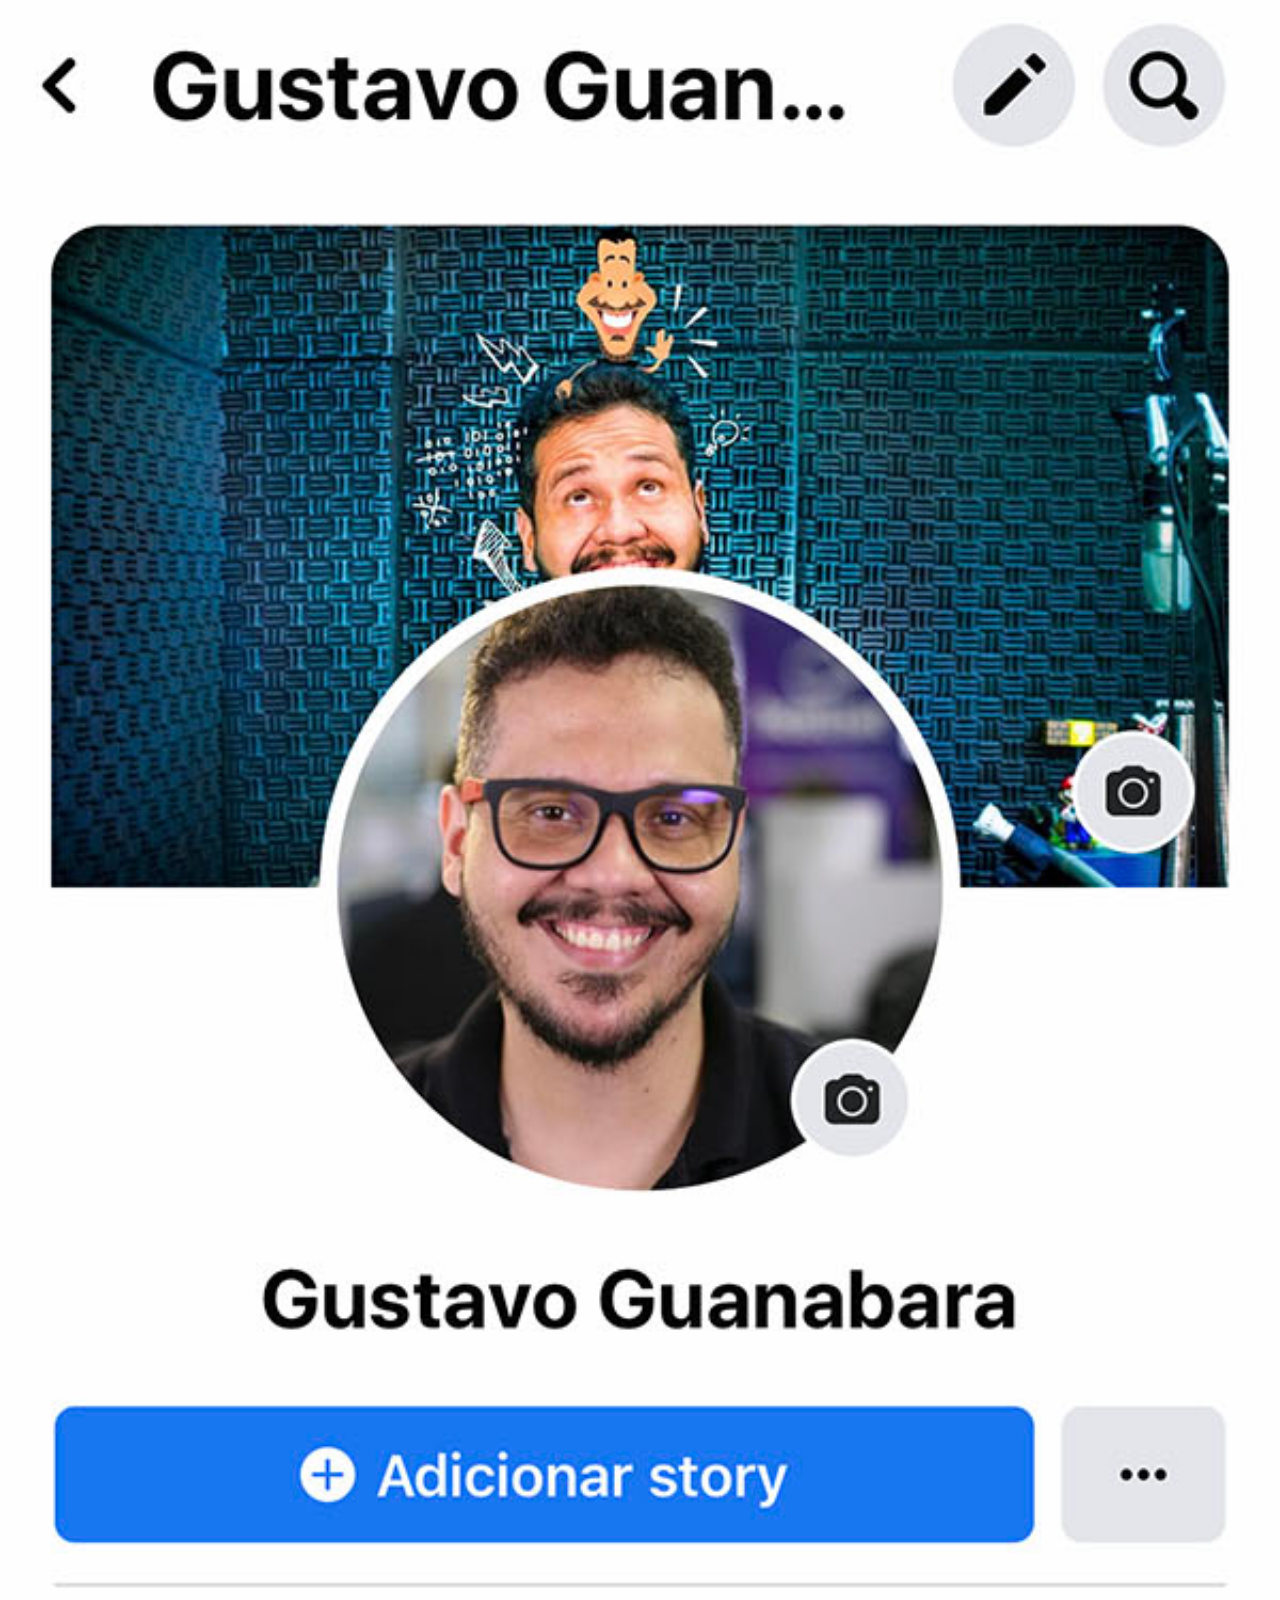
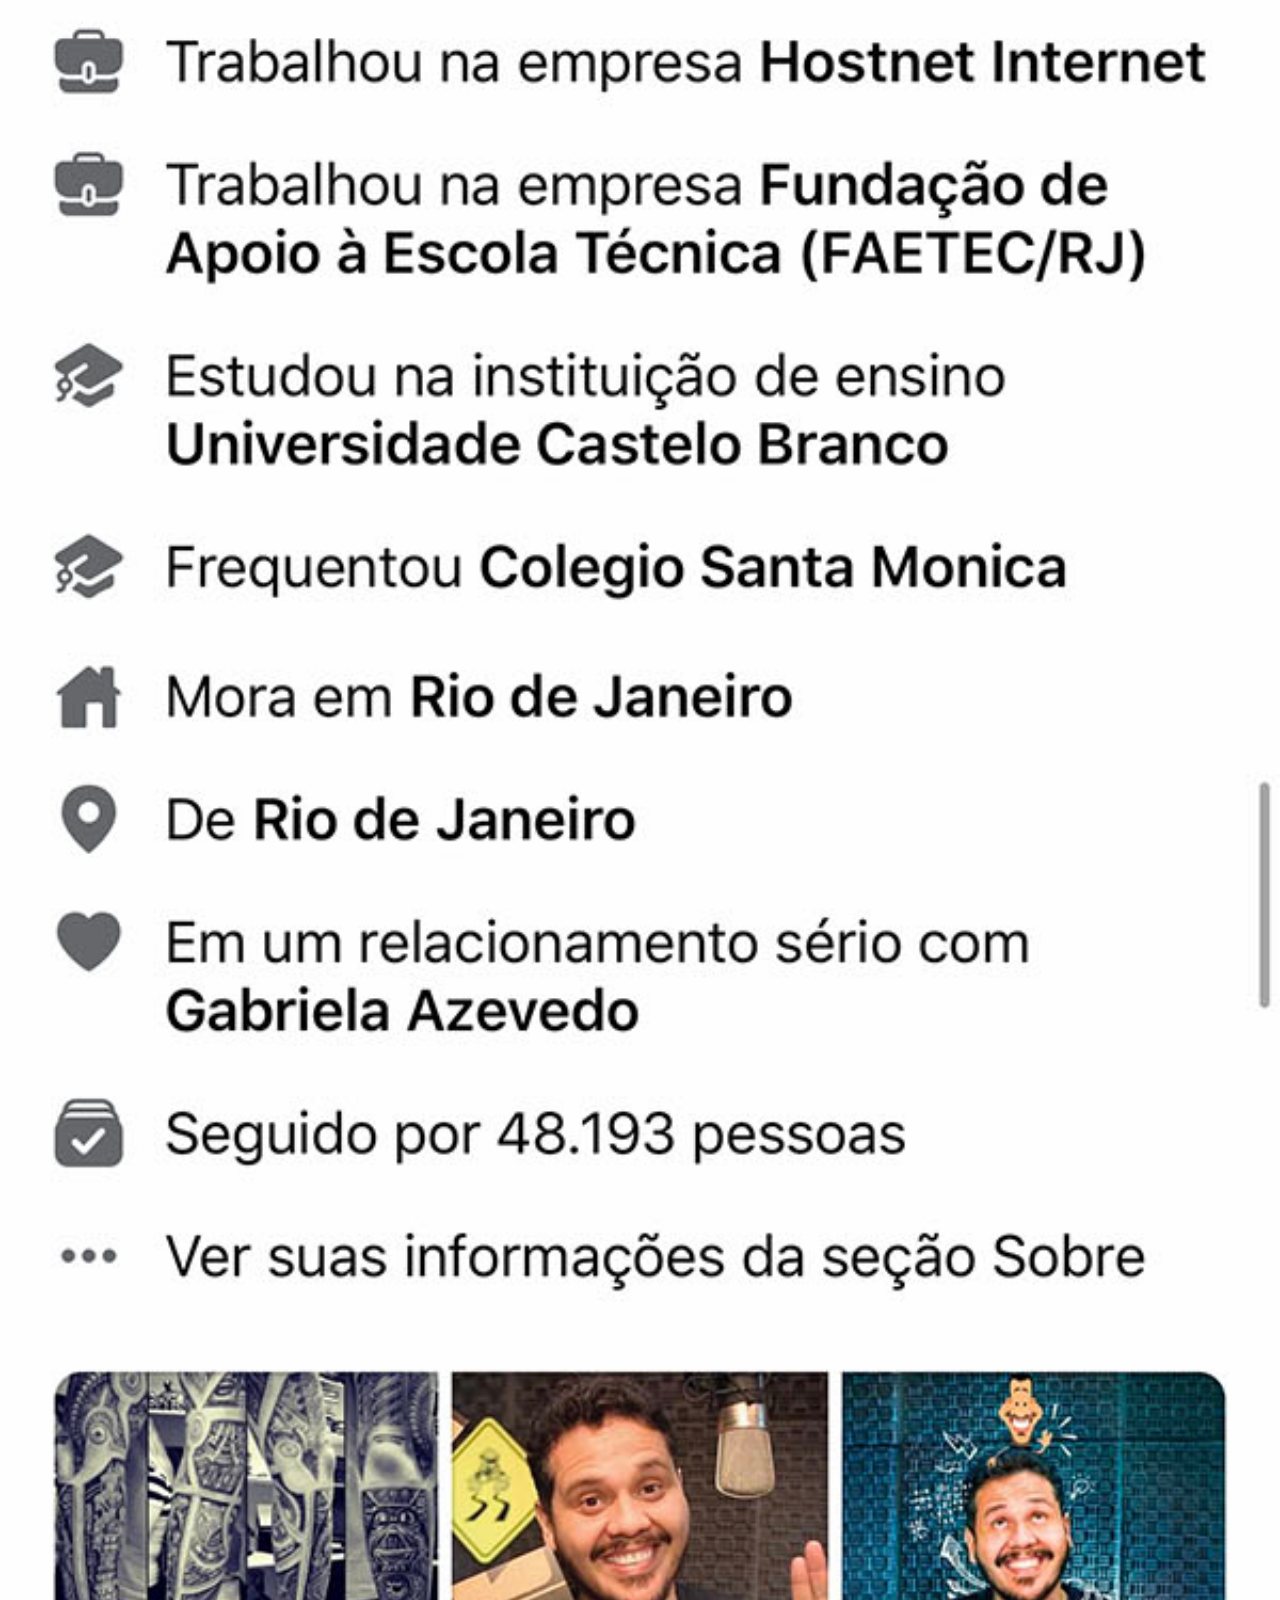
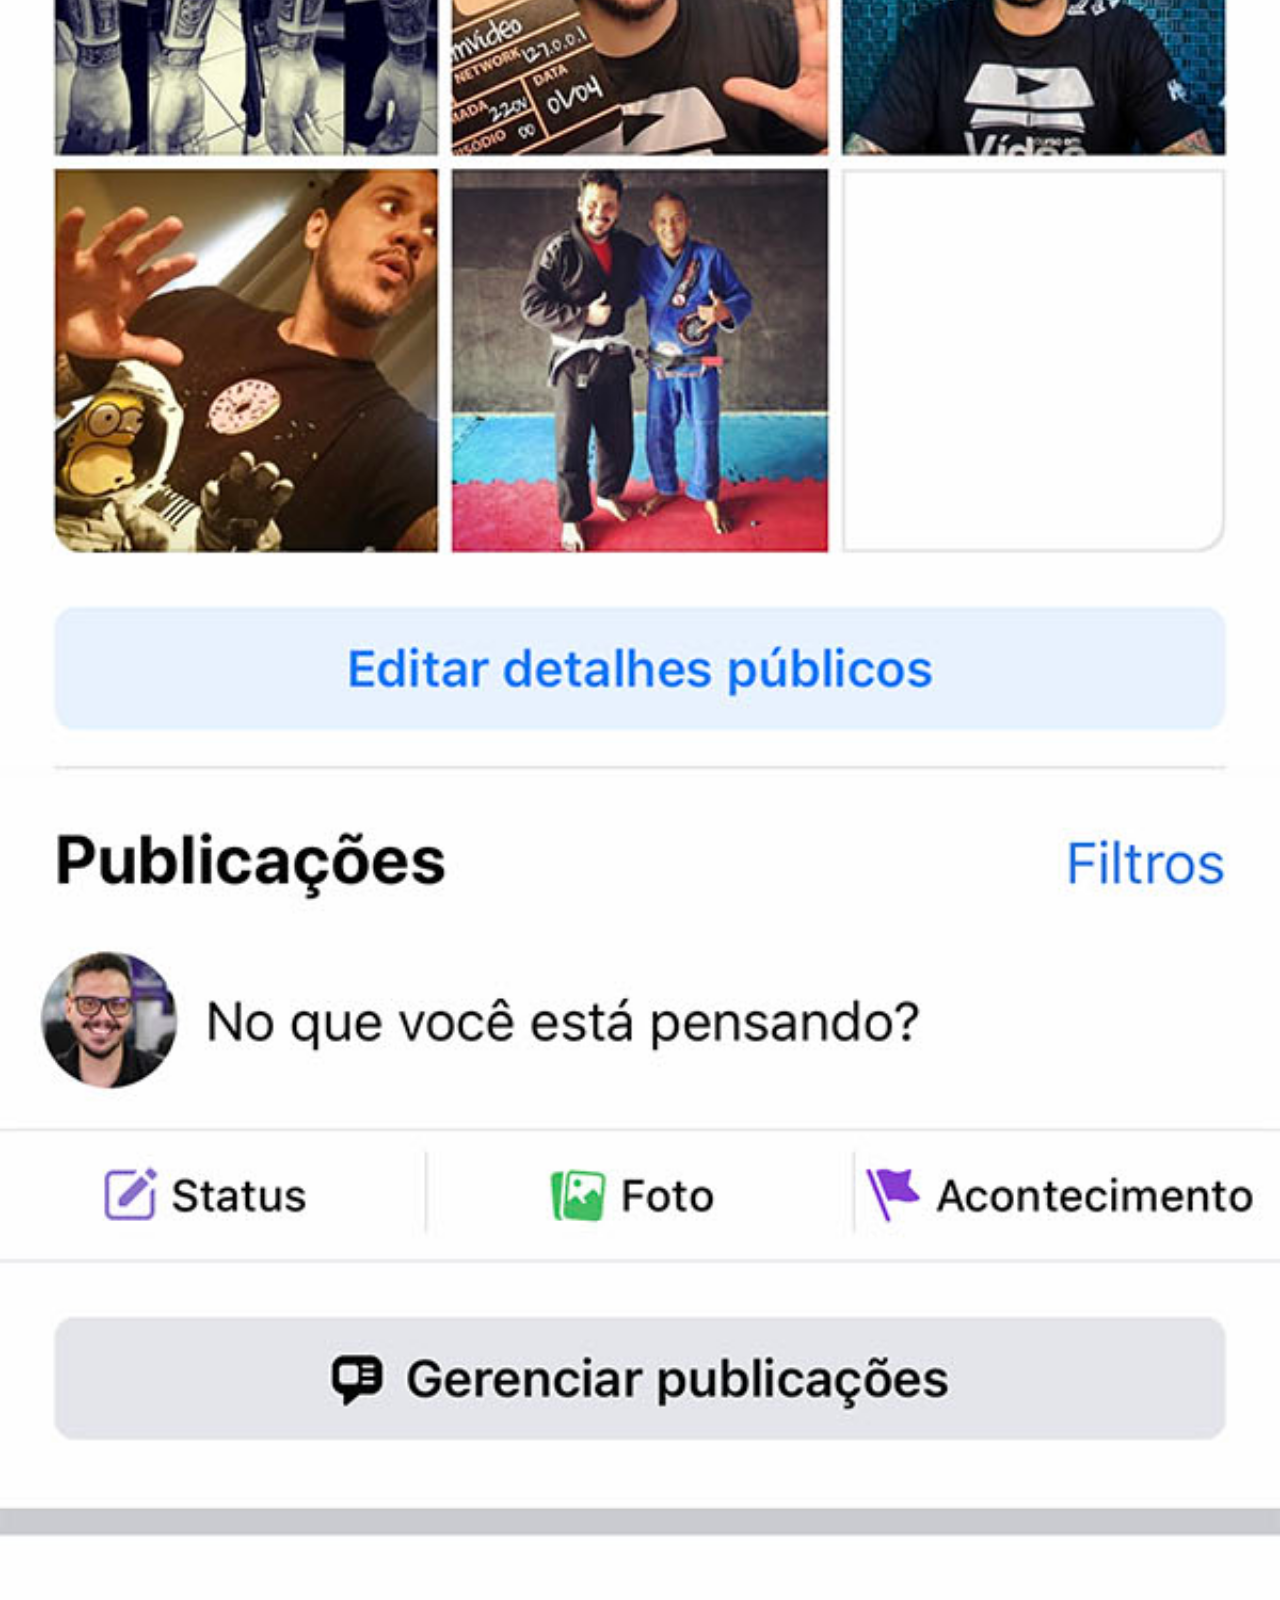
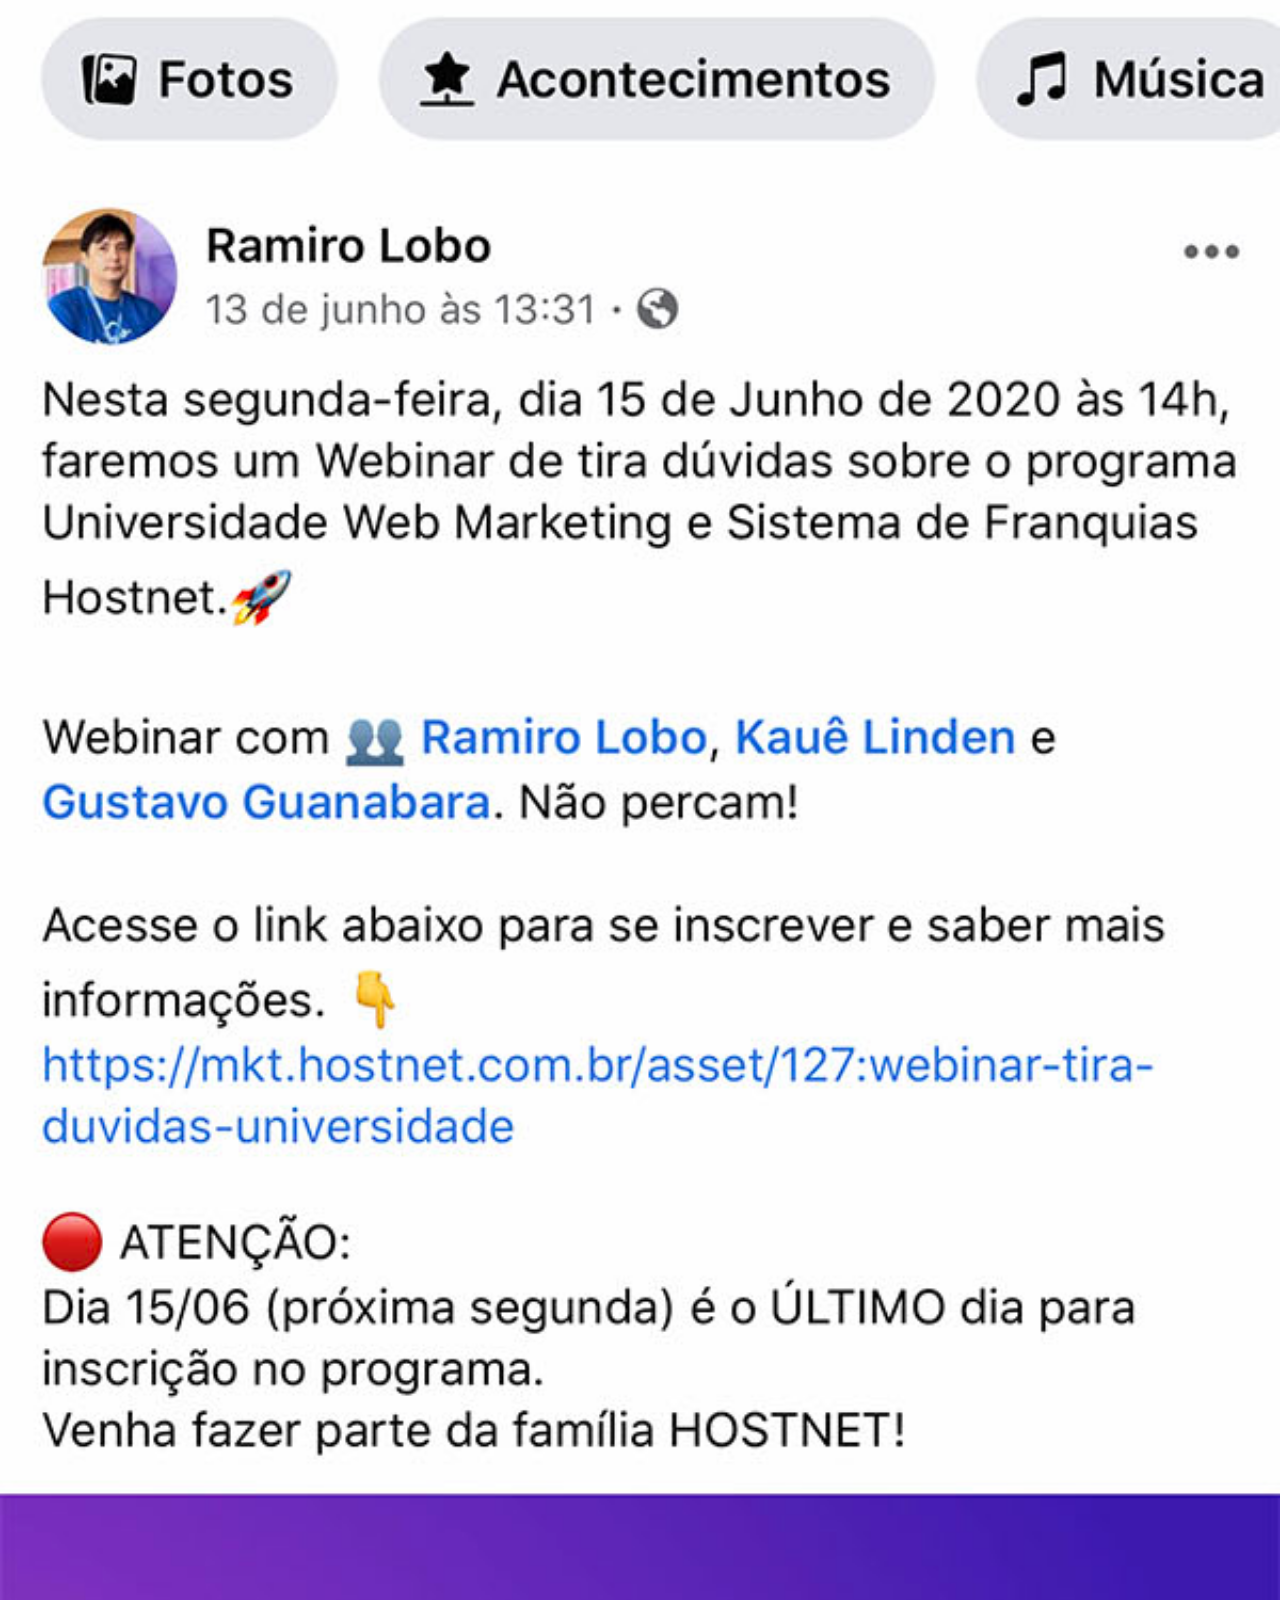
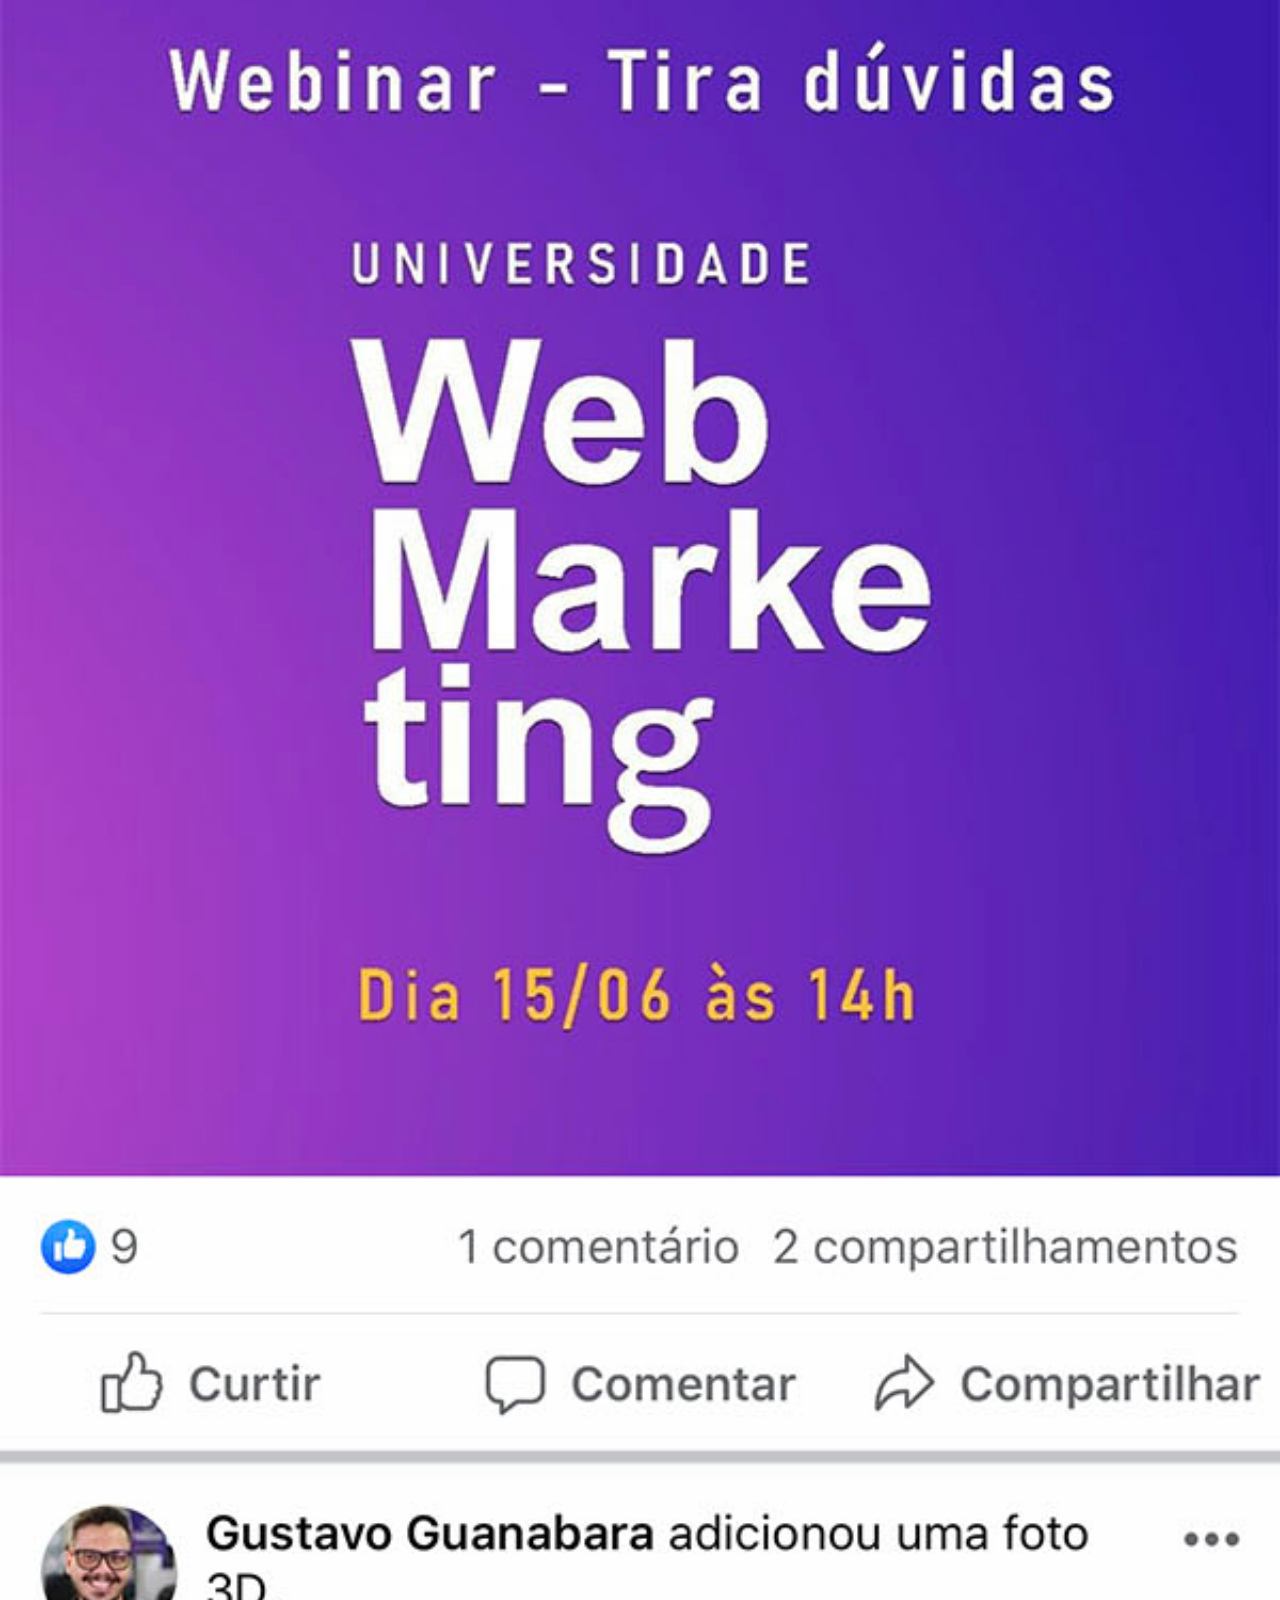
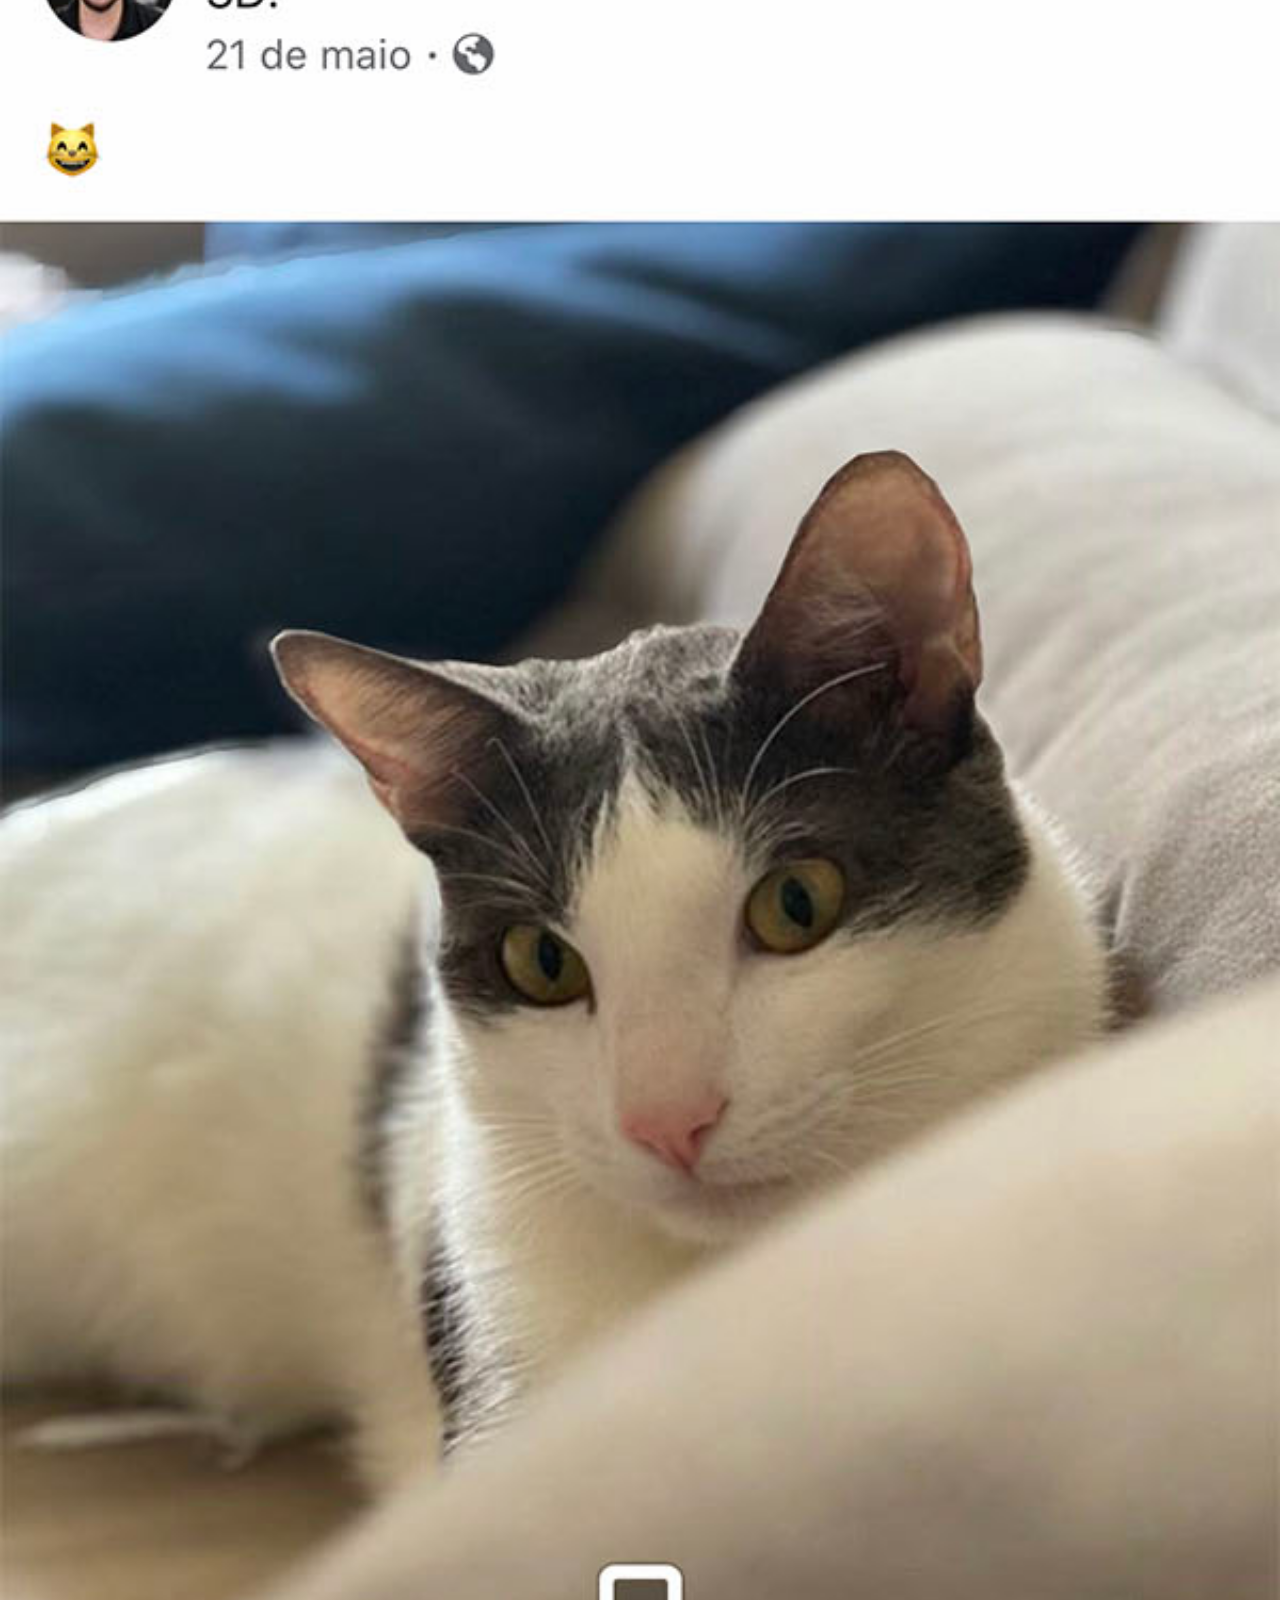
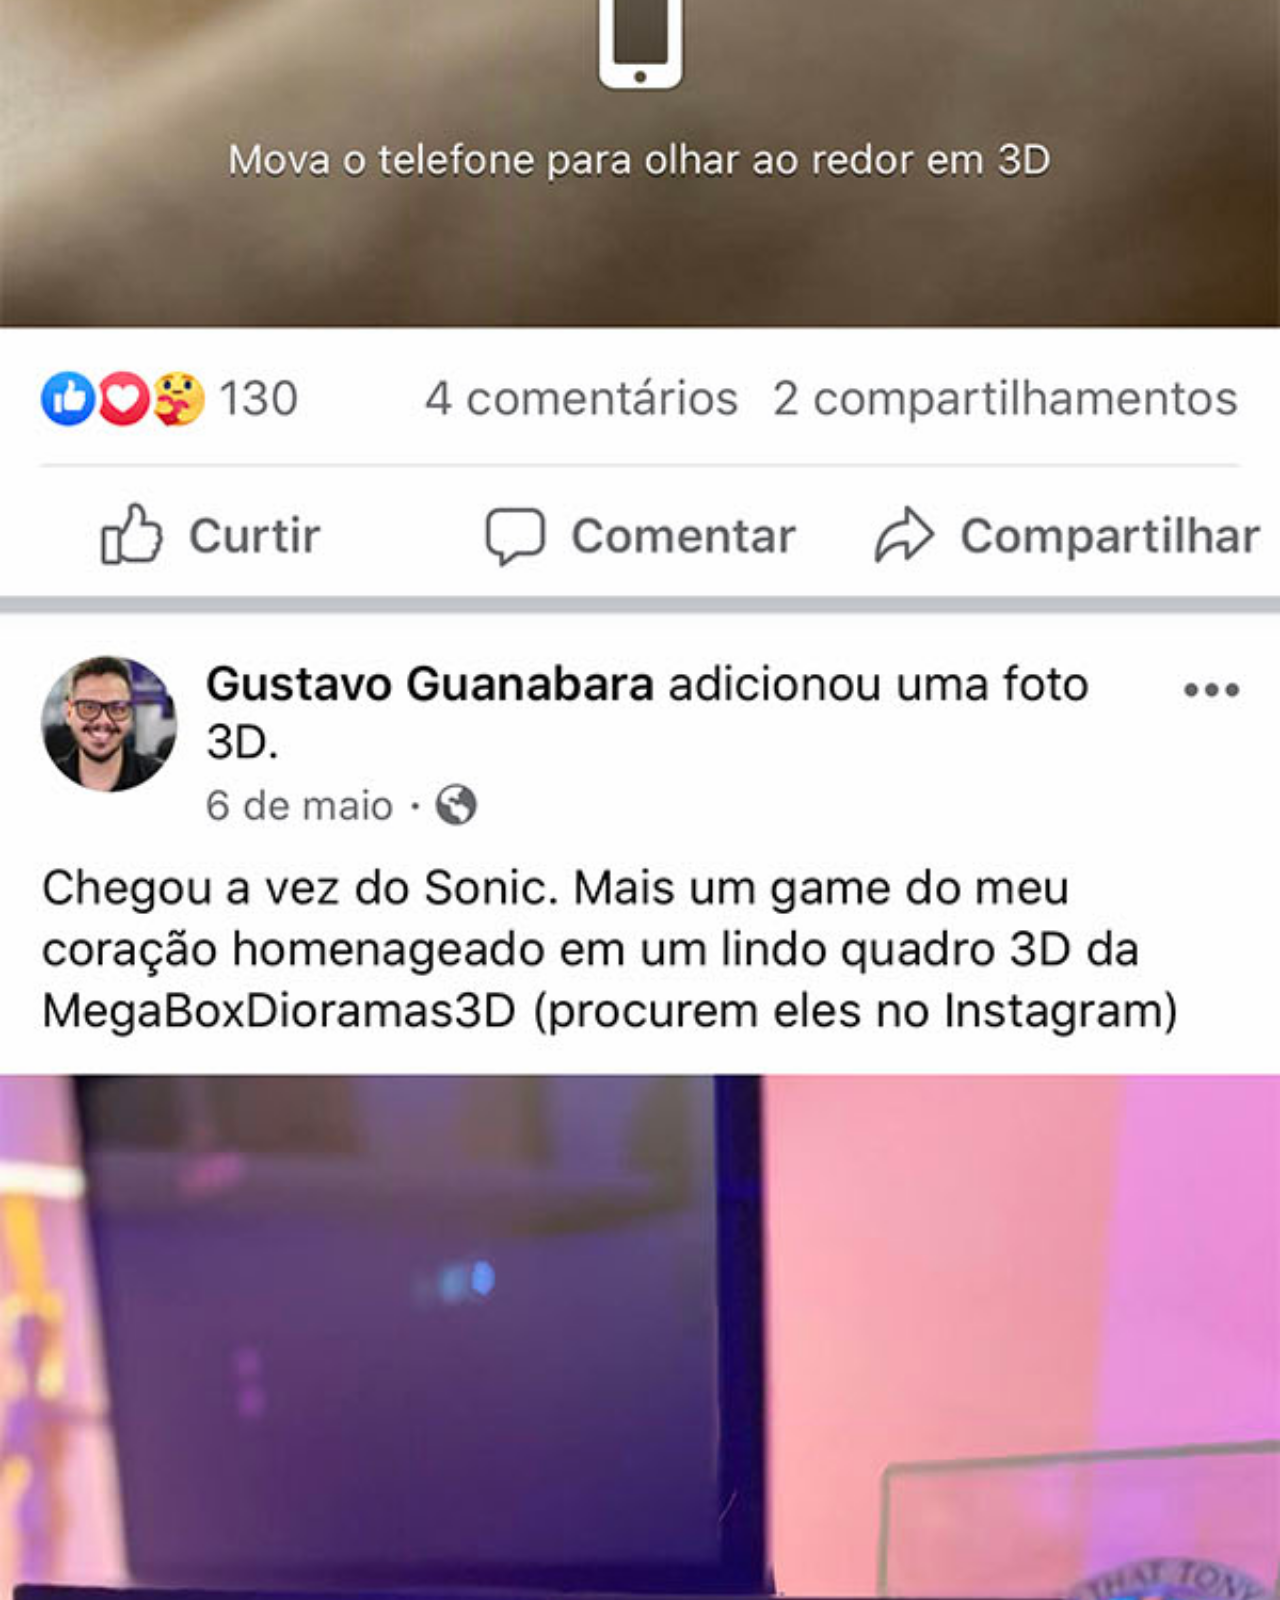
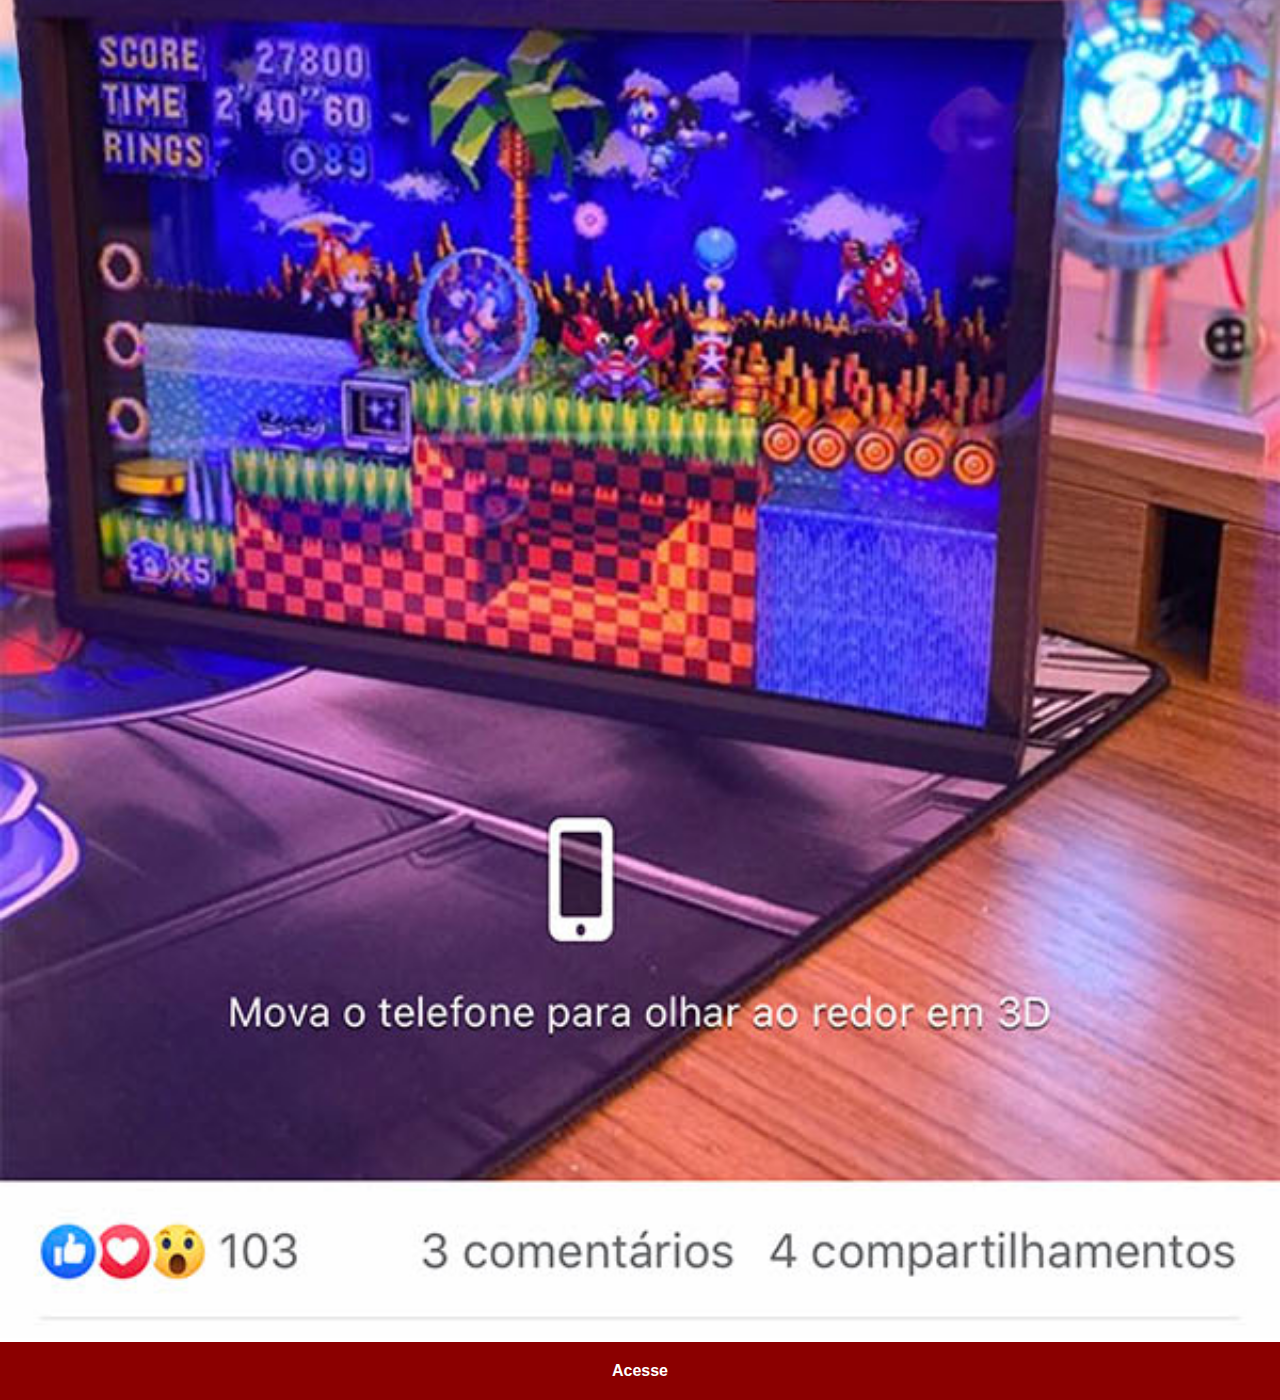
==== facebook.html @ 6c663b75 "Atualizando links" ====
<!DOCTYPE html>
<html lang="pt-br">
<head>
    <meta charset="UTF-8">
    <meta name="viewport" content="width=device-width, initial-scale=1.0">
    <title>Facebook</title>
    <link rel="stylesheet" href="estilos/social.css">
</head>
<body>
    <img src="imagens/tela-facebook.jpg" alt="Facebook">
    <a href="https://www.facebook.com/gustavoguanabara" target="_blank">Acesse</a>
</body>
</html>
---- estilos/social.css ----
@charset "utf-8";

* {
    margin: 0px;
    padding: 0px;
    font-family: Arial, Helvetica, sans-serif;
}

::-webkit-scrollbar{
    width: 0px;
    height: 0px;
}
img {
    width: 100vw;
}

a {
    display: block;
    background-color: darkred;
    padding: 20px;
    color: white;
    text-align: center;
    font-weight: bolder;
    text-decoration: none;
}

a:hover {
    background-color: red;
}
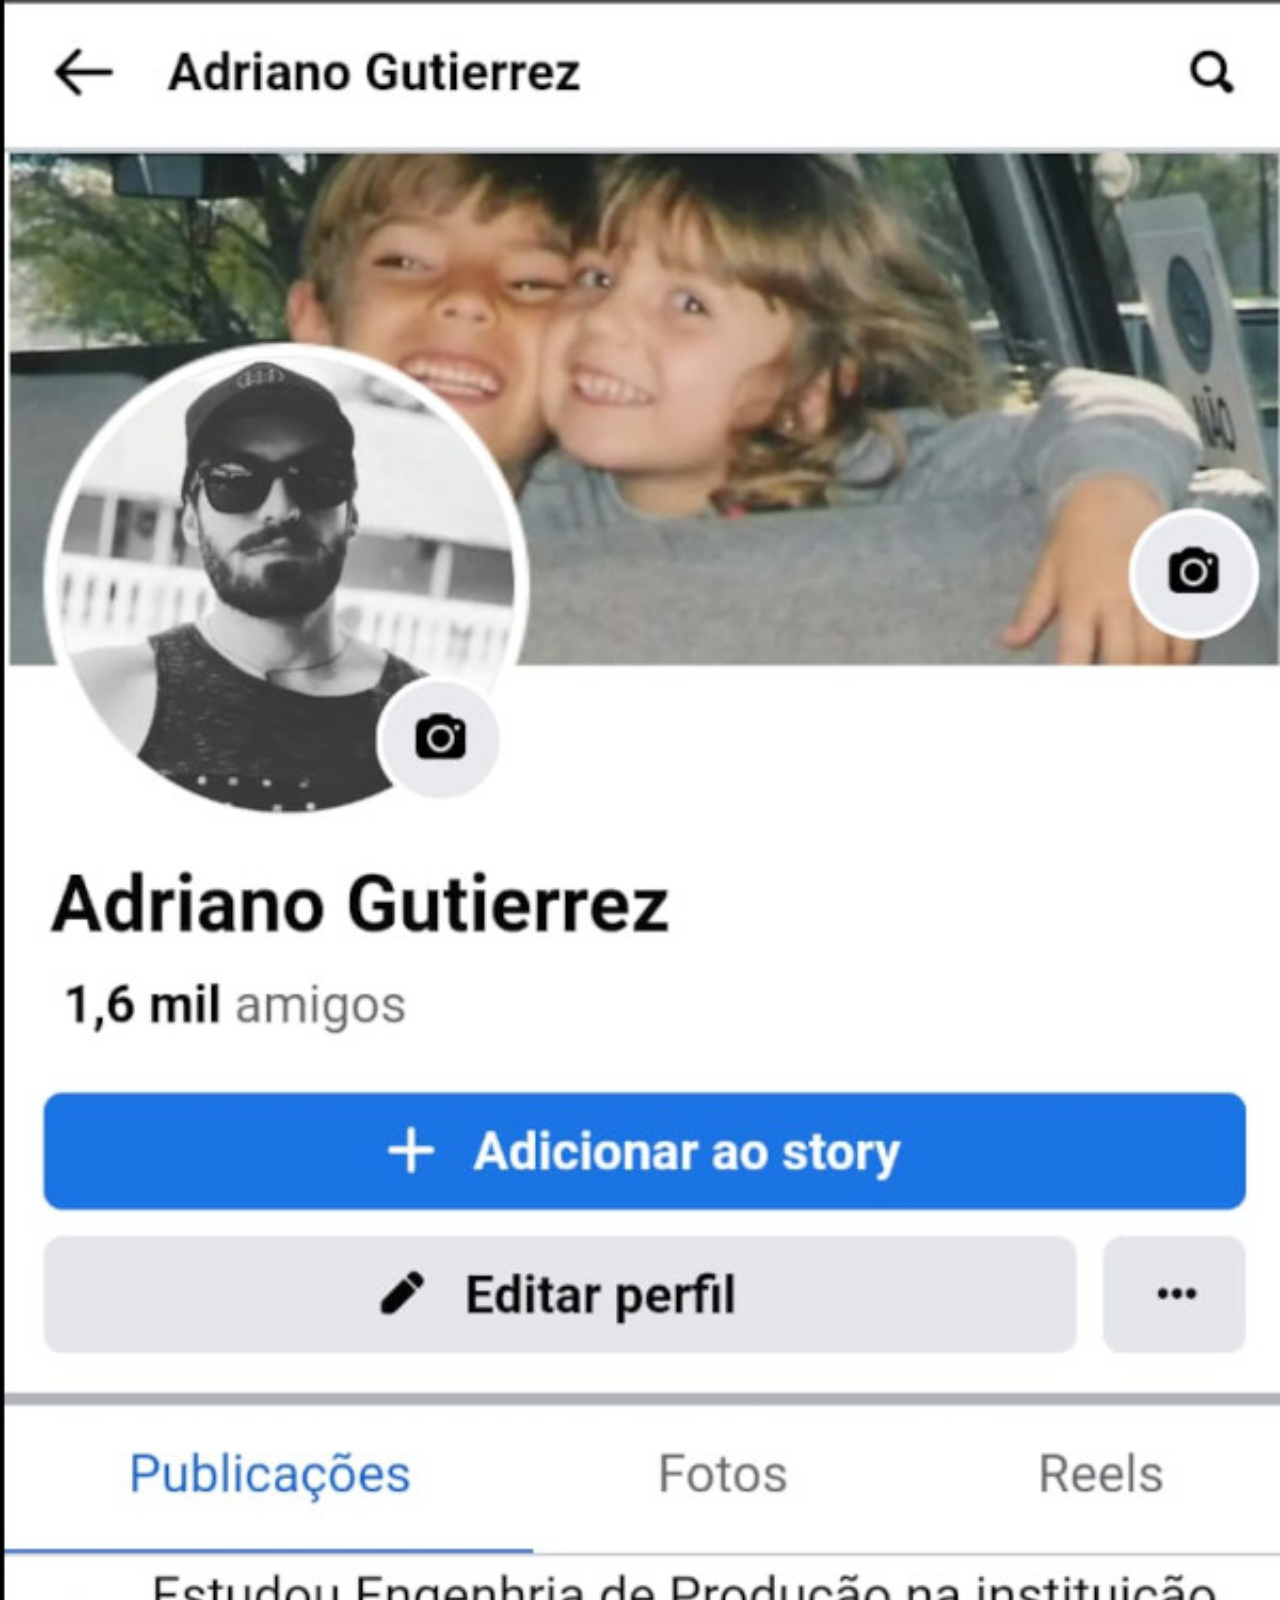
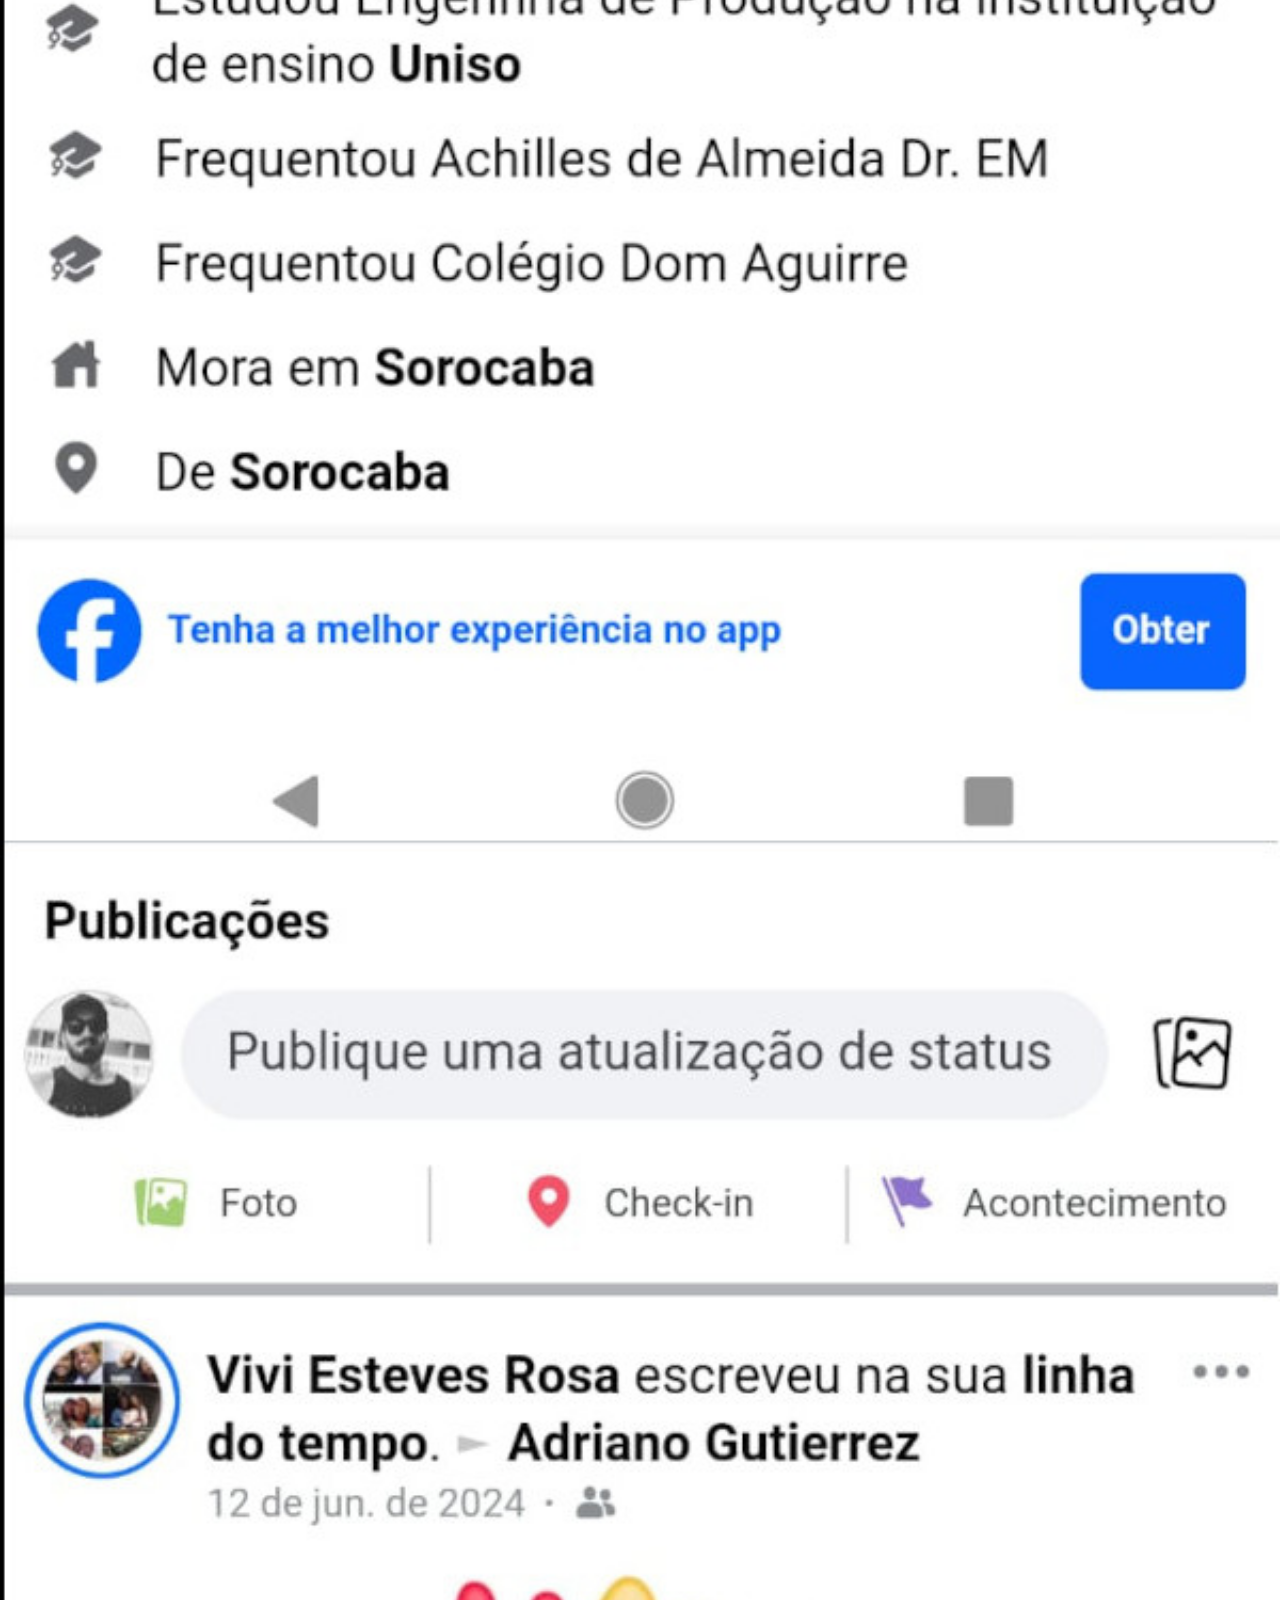
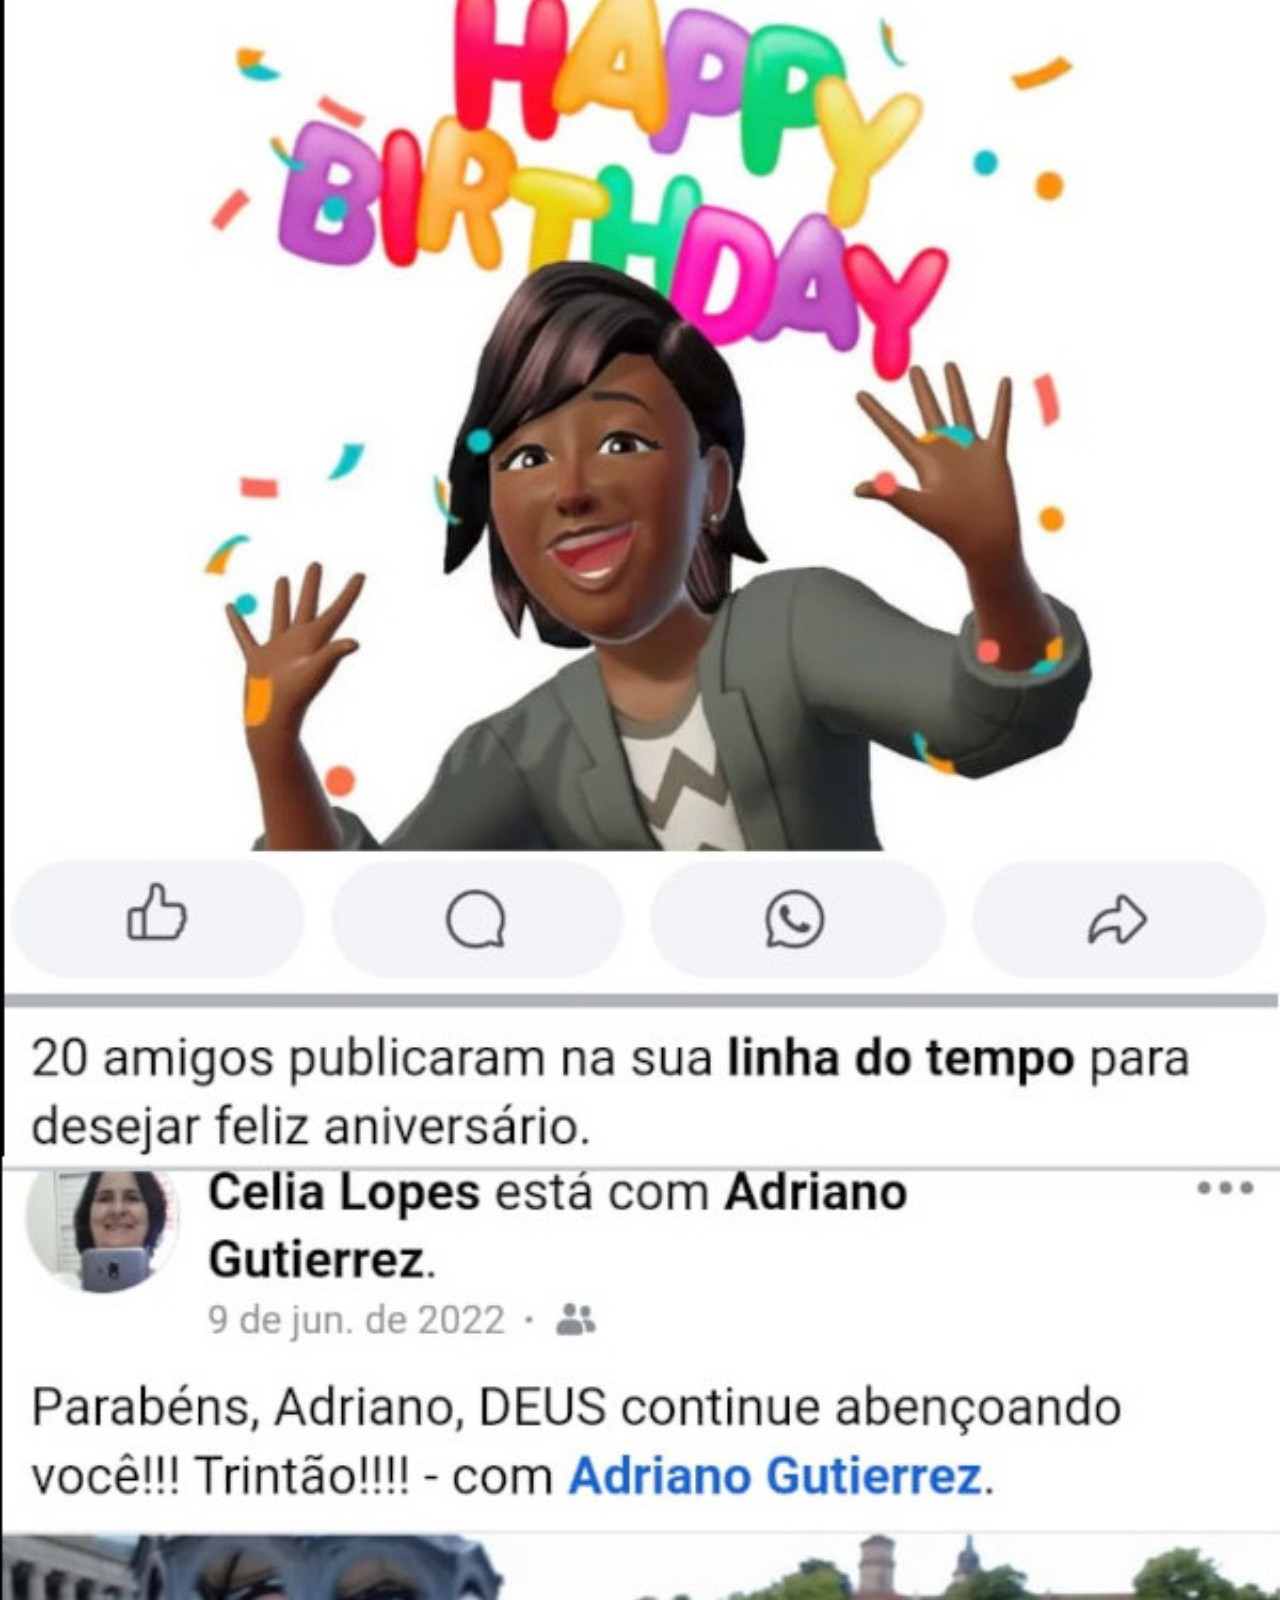
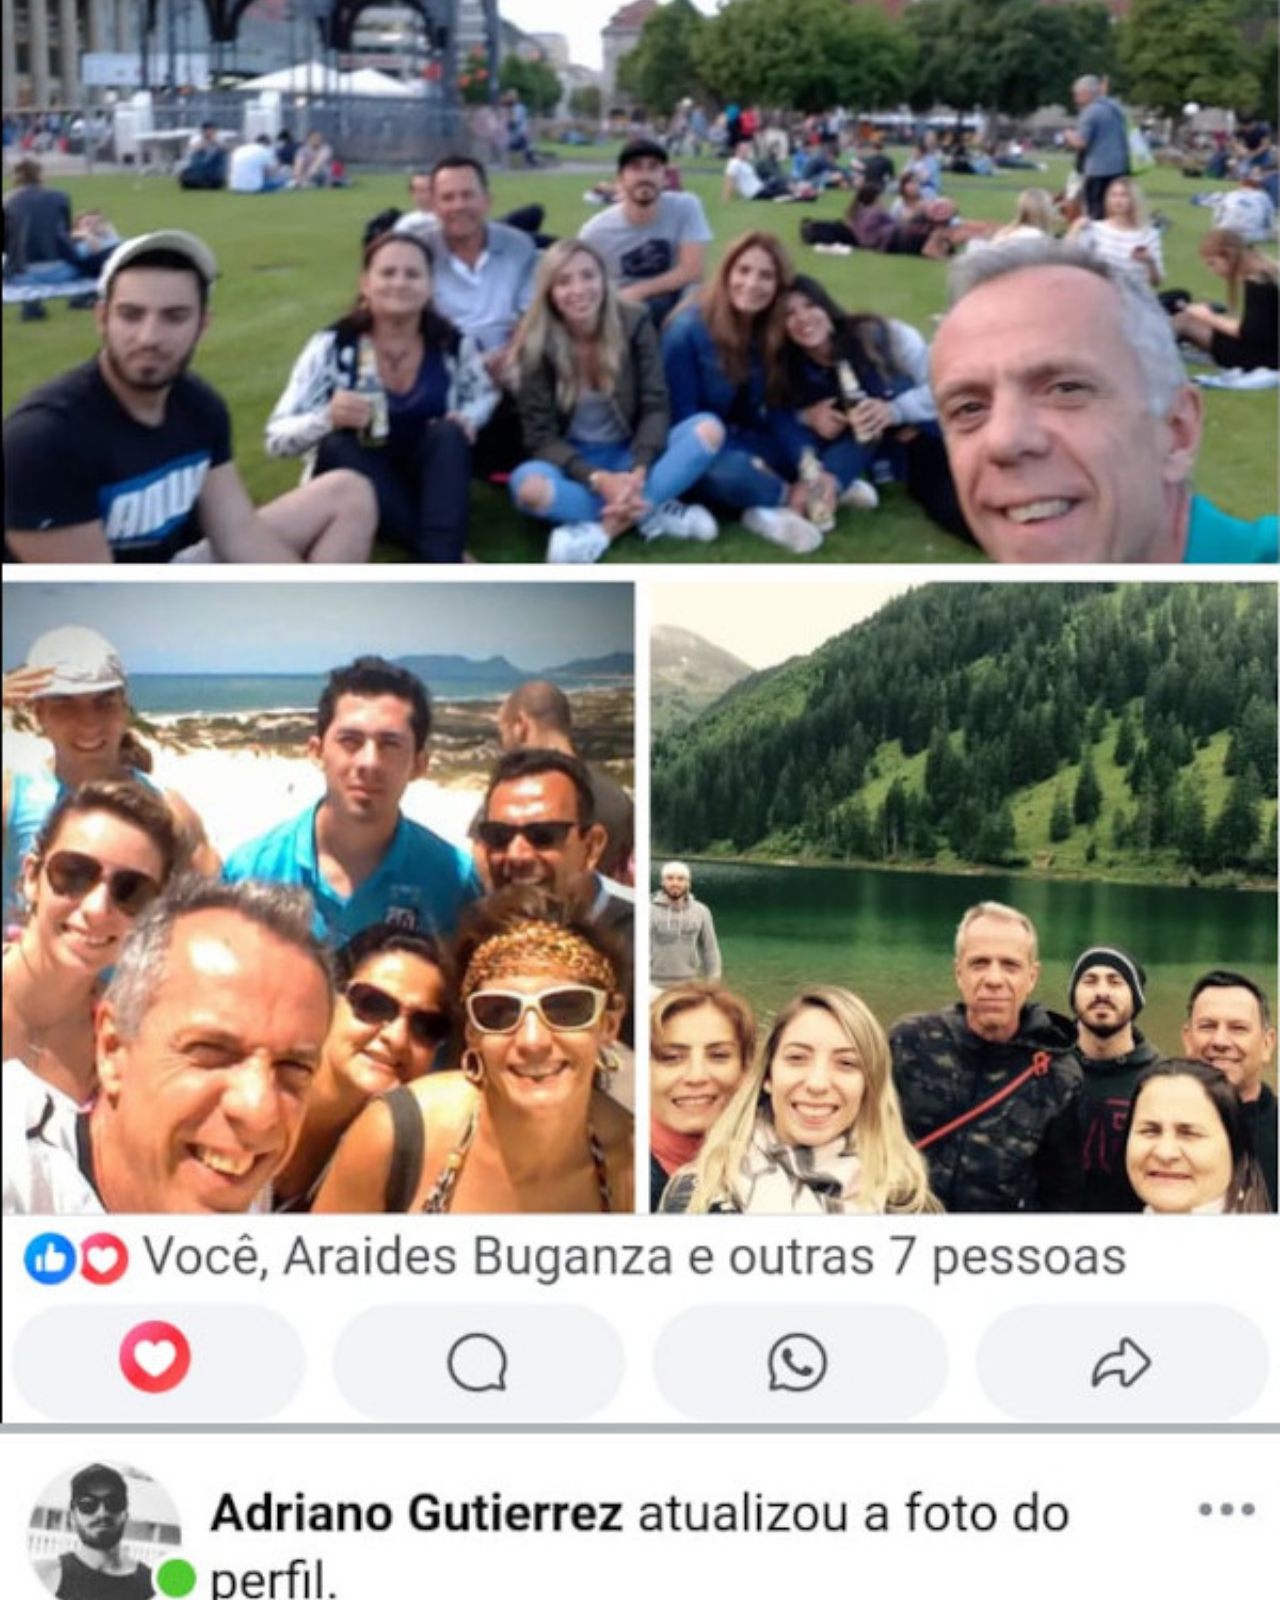
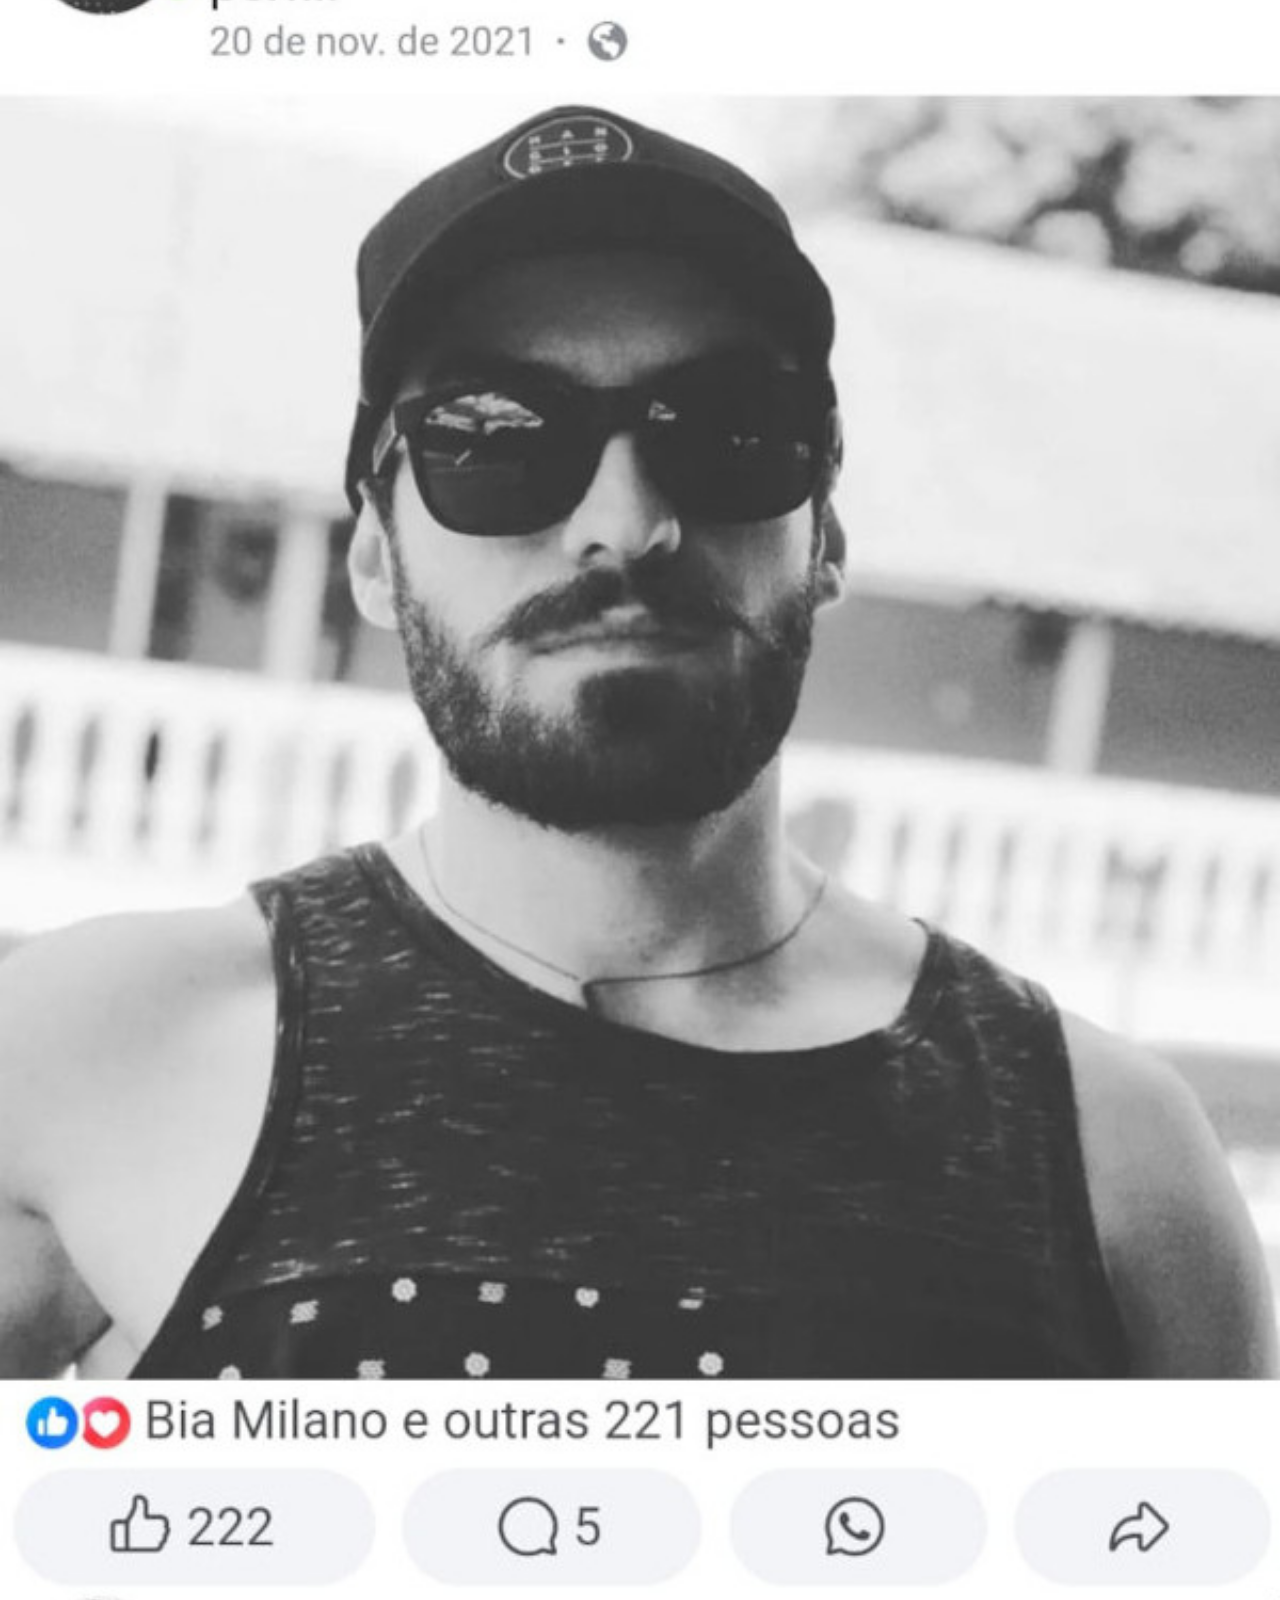
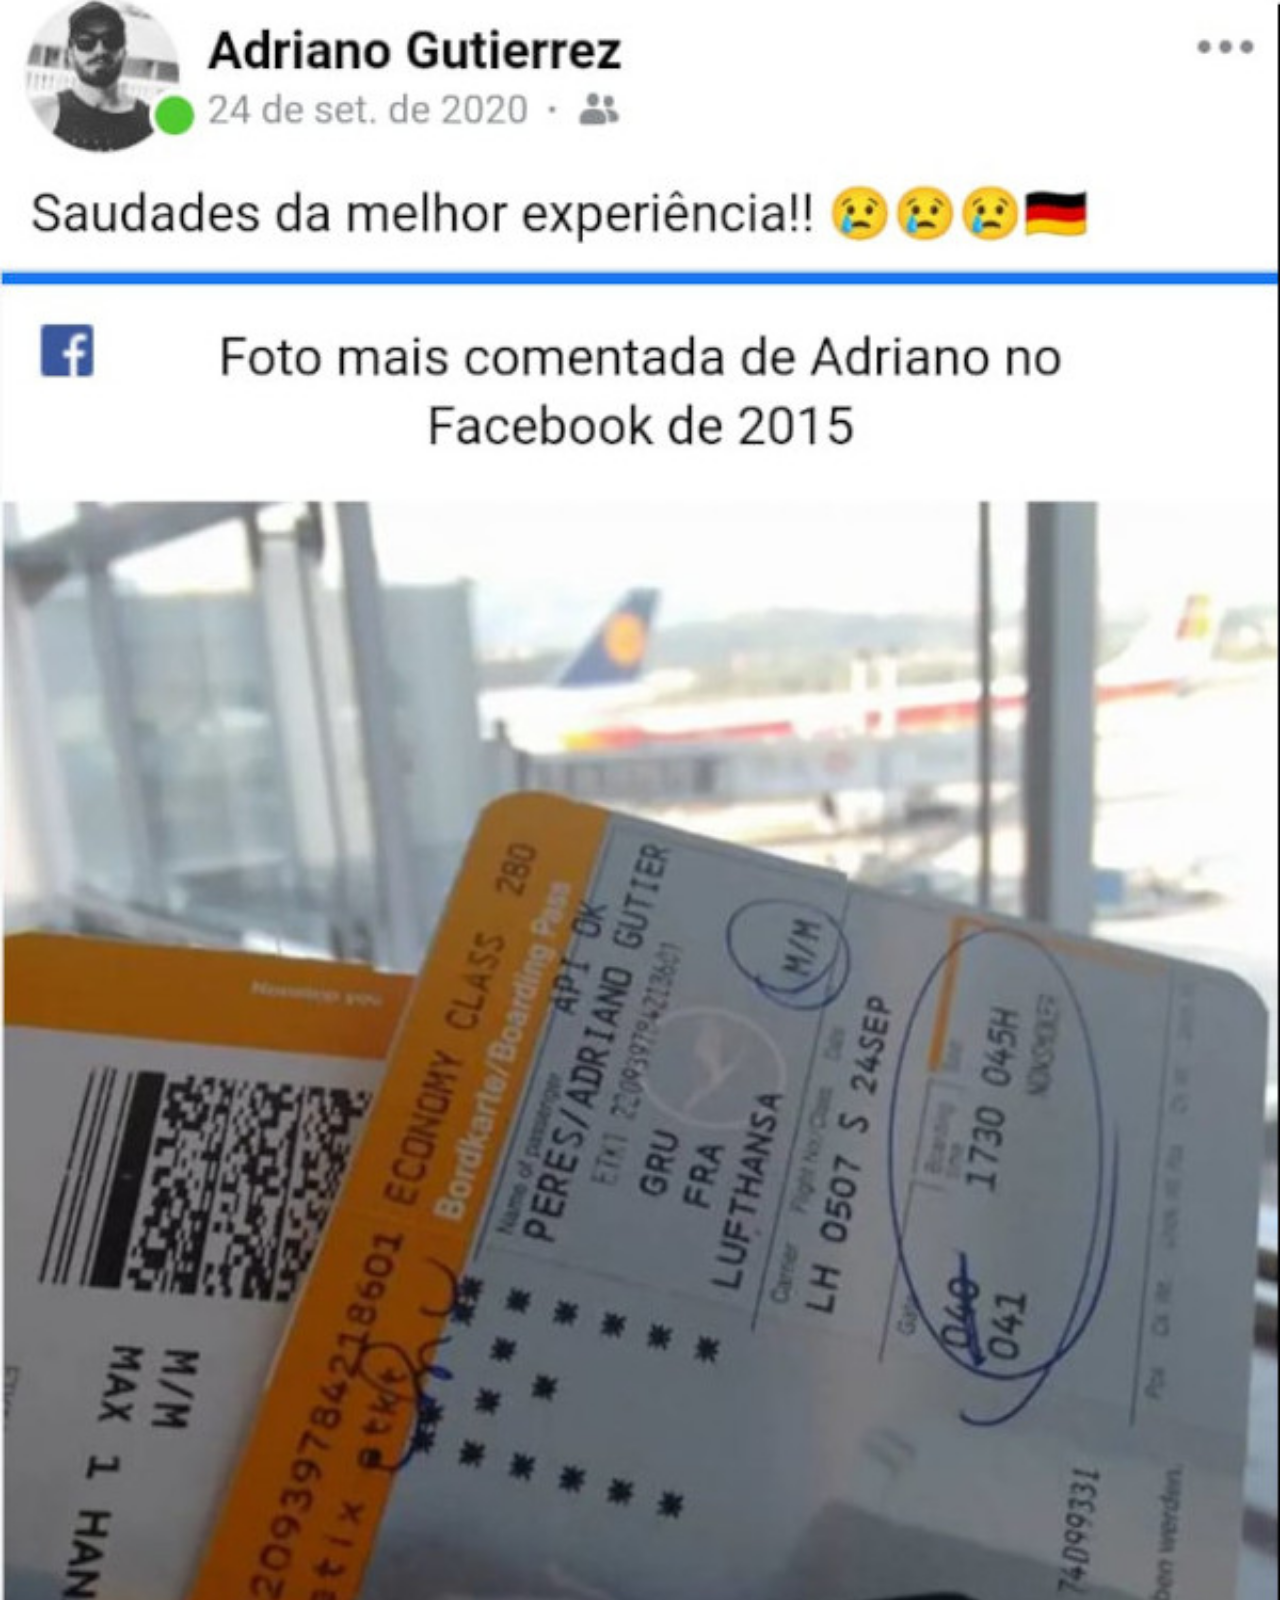
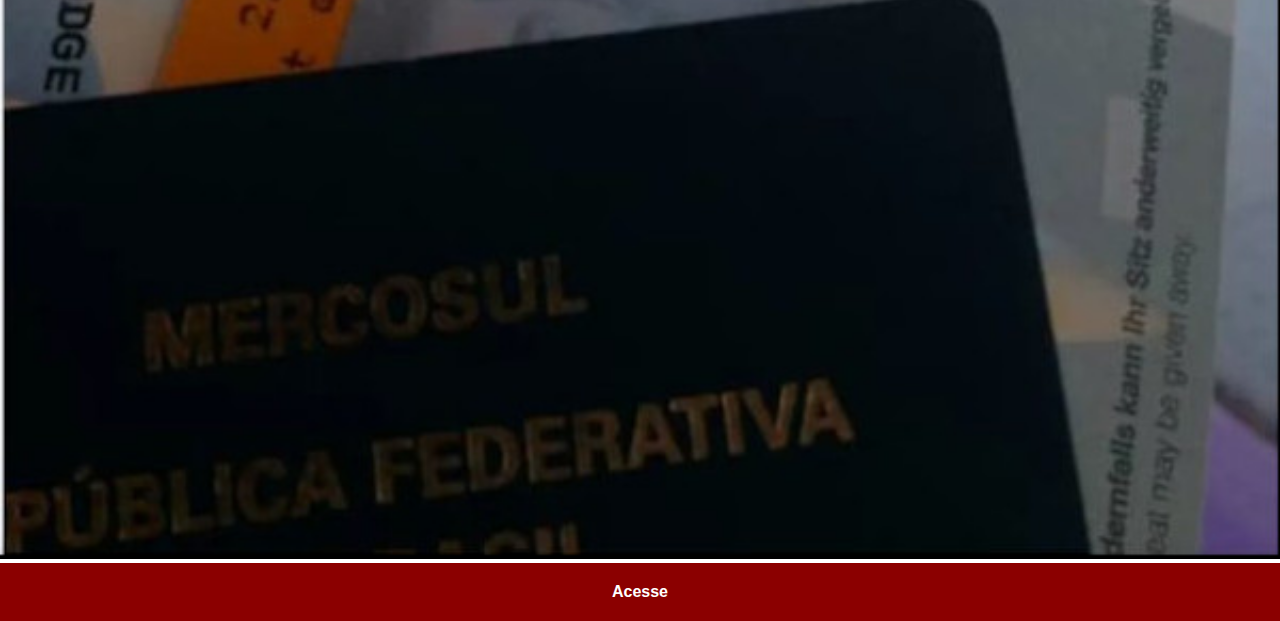
==== commit f2d68255: "Atualizando para minha sociais" ====
--- a/facebook.html
+++ b/facebook.html
@@ -8,6 +8,6 @@
 </head>
 <body>
     <img src="imagens/tela-facebook.jpg" alt="Facebook">
-    <a href="https://www.facebook.com/gustavoguanabara" target="_blank">Acesse</a>
+    <a href="https://www.facebook.com/adriano.gutierrez.33/" target="_blank">Acesse</a>
 </body>
 </html>